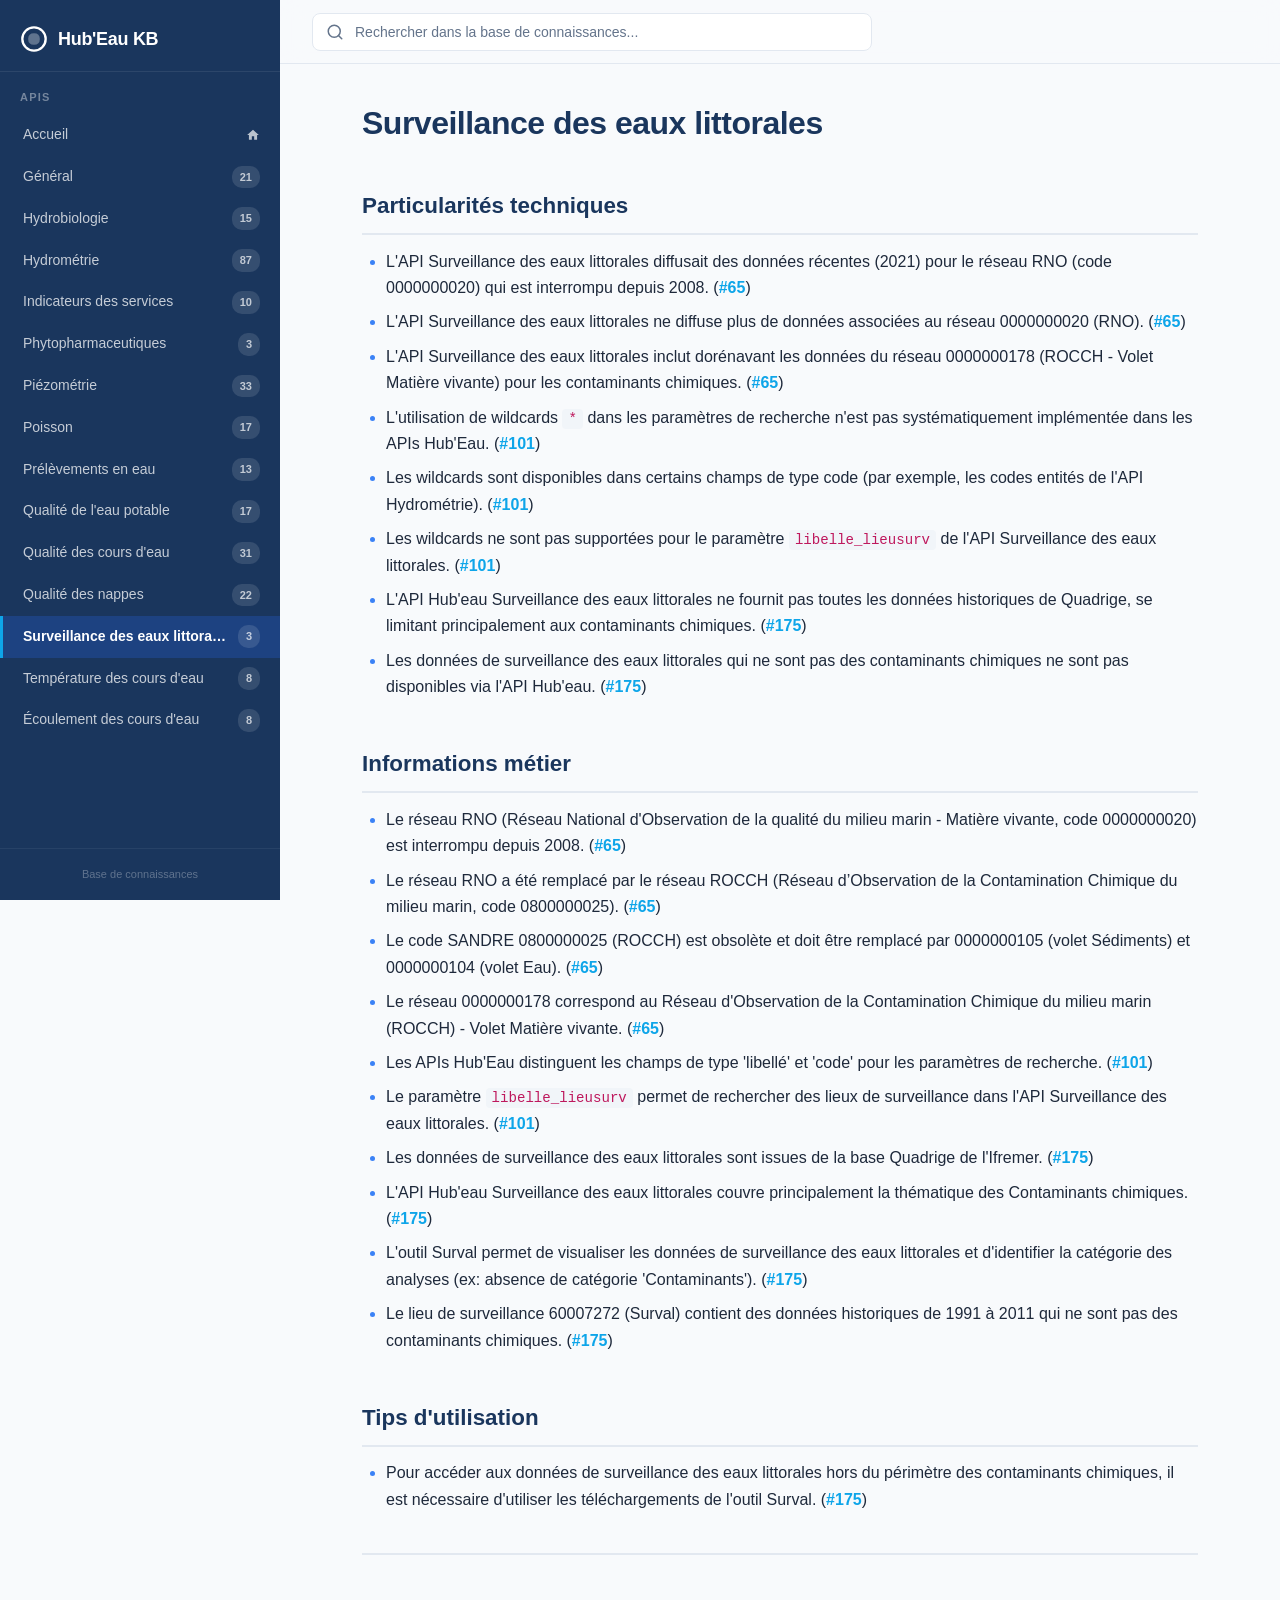
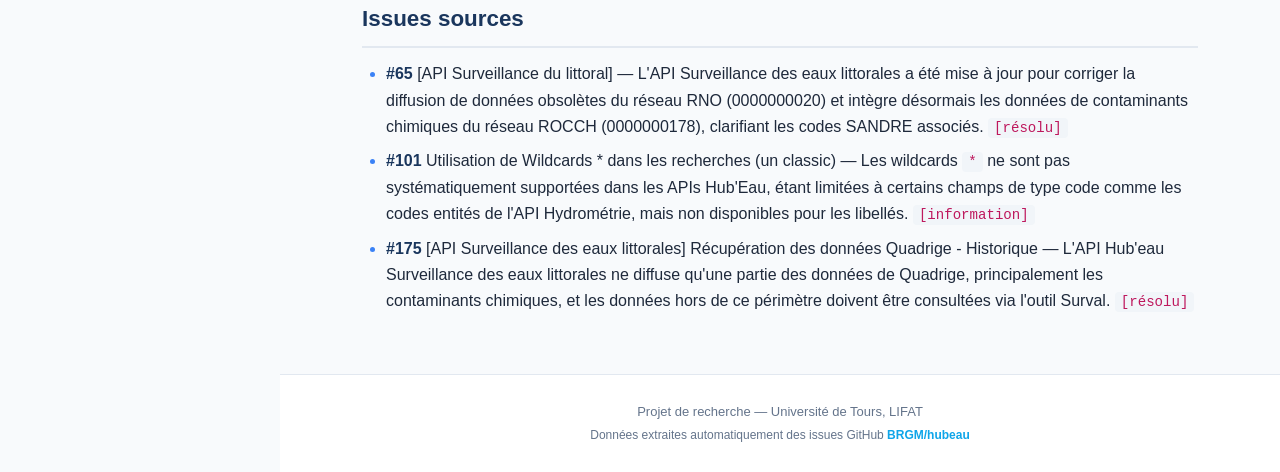
==== site/eaux_littorales.html @ 5fe903e2 "Add static site generator and build output Introduces build_site.py which converts wiki/*.md files i" ====
<!DOCTYPE html>
<html lang="fr">
<head>
    <meta charset="UTF-8">
    <meta name="viewport" content="width=device-width, initial-scale=1.0">
    <title>Surveillance des eaux littorales — Hub'Eau Knowledge Base</title>
    <link rel="stylesheet" href="style.css">
</head>
<body>
    <!-- Mobile hamburger -->
    <button class="hamburger" id="hamburger" aria-label="Ouvrir le menu">
        <span></span><span></span><span></span>
    </button>

    <!-- Sidebar overlay for mobile -->
    <div class="sidebar-overlay" id="sidebarOverlay"></div>

    <!-- Sidebar -->
    <nav class="sidebar" id="sidebar">
        <div class="sidebar-header">
            <a href="index.html" class="sidebar-logo">
                <svg width="28" height="28" viewBox="0 0 24 24" fill="none" stroke="currentColor" stroke-width="2" stroke-linecap="round" stroke-linejoin="round">
                    <path d="M12 2C6.48 2 2 6.48 2 12s4.48 10 10 10 10-4.48 10-10S17.52 2 12 2z"/>
                    <path d="M8 12c0-2 1-4 4-4s4 2 4 4-1 4-4 4-4-2-4-4z" fill="currentColor" opacity="0.3"/>
                </svg>
                <span>Hub'Eau KB</span>
            </a>
        </div>
        <div class="sidebar-section-title">APIs</div>
        <div class="sidebar-links">
            <a href="index.html">
                <span class="api-name">Accueil</span>
                <span class="issue-count home-icon">
                    <svg width="14" height="14" viewBox="0 0 24 24" fill="currentColor"><path d="M10 20v-6h4v6h5v-8h3L12 3 2 12h3v8z"/></svg>
                </span>
            </a>
            <a href="general.html"><span class="api-name">Général</span><span class="issue-count">21</span></a>
<a href="hydrobiologie.html"><span class="api-name">Hydrobiologie</span><span class="issue-count">15</span></a>
<a href="hydrometrie.html"><span class="api-name">Hydrométrie</span><span class="issue-count">87</span></a>
<a href="indicateurs_services.html"><span class="api-name">Indicateurs des services</span><span class="issue-count">10</span></a>
<a href="phytopharmaceutiques.html"><span class="api-name">Phytopharmaceutiques</span><span class="issue-count">3</span></a>
<a href="piezometrie.html"><span class="api-name">Piézométrie</span><span class="issue-count">33</span></a>
<a href="poisson.html"><span class="api-name">Poisson</span><span class="issue-count">17</span></a>
<a href="prelevements.html"><span class="api-name">Prélèvements en eau</span><span class="issue-count">13</span></a>
<a href="qualite_eau_potable.html"><span class="api-name">Qualité de l'eau potable</span><span class="issue-count">17</span></a>
<a href="qualite_cours_eau.html"><span class="api-name">Qualité des cours d'eau</span><span class="issue-count">31</span></a>
<a href="qualite_nappes.html"><span class="api-name">Qualité des nappes</span><span class="issue-count">22</span></a>
<a href="eaux_littorales.html" class="active"><span class="api-name">Surveillance des eaux littorales</span><span class="issue-count">3</span></a>
<a href="temperature.html"><span class="api-name">Température des cours d'eau</span><span class="issue-count">8</span></a>
<a href="ecoulement.html"><span class="api-name">Écoulement des cours d'eau</span><span class="issue-count">8</span></a>
        </div>
        <div class="sidebar-footer-text">
            Base de connaissances
        </div>
    </nav>

    <!-- Main content -->
    <main class="main">
        <div class="topbar">
            <div class="search-container">
                <svg class="search-icon" width="18" height="18" viewBox="0 0 24 24" fill="none" stroke="currentColor" stroke-width="2" stroke-linecap="round" stroke-linejoin="round">
                    <circle cx="11" cy="11" r="8"/><line x1="21" y1="21" x2="16.65" y2="16.65"/>
                </svg>
                <input type="text" id="searchInput" placeholder="Rechercher dans la base de connaissances..." autocomplete="off">
                <div class="search-results" id="searchResults"></div>
            </div>
        </div>

        <article class="content">
            <h1 id="surveillance-des-eaux-littorales">Surveillance des eaux littorales</h1>
<h2 id="particularités-techniques">Particularités techniques</h2>
<ul>
<li>L'API Surveillance des eaux littorales diffusait des données récentes (2021) pour le réseau RNO (code 0000000020) qui est interrompu depuis 2008. (<a href="https://github.com/BRGM/hubeau/issues/65">#65</a>)</li>
<li>L'API Surveillance des eaux littorales ne diffuse plus de données associées au réseau 0000000020 (RNO). (<a href="https://github.com/BRGM/hubeau/issues/65">#65</a>)</li>
<li>L'API Surveillance des eaux littorales inclut dorénavant les données du réseau 0000000178 (ROCCH - Volet Matière vivante) pour les contaminants chimiques. (<a href="https://github.com/BRGM/hubeau/issues/65">#65</a>)</li>
<li>L'utilisation de wildcards <code>*</code> dans les paramètres de recherche n'est pas systématiquement implémentée dans les APIs Hub'Eau. (<a href="https://github.com/BRGM/hubeau/issues/101">#101</a>)</li>
<li>Les wildcards sont disponibles dans certains champs de type code (par exemple, les codes entités de l'API Hydrométrie). (<a href="https://github.com/BRGM/hubeau/issues/101">#101</a>)</li>
<li>Les wildcards ne sont pas supportées pour le paramètre <code>libelle_lieusurv</code> de l'API Surveillance des eaux littorales. (<a href="https://github.com/BRGM/hubeau/issues/101">#101</a>)</li>
<li>L'API Hub'eau Surveillance des eaux littorales ne fournit pas toutes les données historiques de Quadrige, se limitant principalement aux contaminants chimiques. (<a href="https://github.com/BRGM/hubeau/issues/175">#175</a>)</li>
<li>Les données de surveillance des eaux littorales qui ne sont pas des contaminants chimiques ne sont pas disponibles via l'API Hub'eau. (<a href="https://github.com/BRGM/hubeau/issues/175">#175</a>)</li>
</ul>
<h2 id="informations-métier">Informations métier</h2>
<ul>
<li>Le réseau RNO (Réseau National d'Observation de la qualité du milieu marin - Matière vivante, code 0000000020) est interrompu depuis 2008. (<a href="https://github.com/BRGM/hubeau/issues/65">#65</a>)</li>
<li>Le réseau RNO a été remplacé par le réseau ROCCH (Réseau d’Observation de la Contamination Chimique du milieu marin, code 0800000025). (<a href="https://github.com/BRGM/hubeau/issues/65">#65</a>)</li>
<li>Le code SANDRE 0800000025 (ROCCH) est obsolète et doit être remplacé par 0000000105 (volet Sédiments) et 0000000104 (volet Eau). (<a href="https://github.com/BRGM/hubeau/issues/65">#65</a>)</li>
<li>Le réseau 0000000178 correspond au Réseau d'Observation de la Contamination Chimique du milieu marin (ROCCH) - Volet Matière vivante. (<a href="https://github.com/BRGM/hubeau/issues/65">#65</a>)</li>
<li>Les APIs Hub'Eau distinguent les champs de type 'libellé' et 'code' pour les paramètres de recherche. (<a href="https://github.com/BRGM/hubeau/issues/101">#101</a>)</li>
<li>Le paramètre <code>libelle_lieusurv</code> permet de rechercher des lieux de surveillance dans l'API Surveillance des eaux littorales. (<a href="https://github.com/BRGM/hubeau/issues/101">#101</a>)</li>
<li>Les données de surveillance des eaux littorales sont issues de la base Quadrige de l'Ifremer. (<a href="https://github.com/BRGM/hubeau/issues/175">#175</a>)</li>
<li>L'API Hub'eau Surveillance des eaux littorales couvre principalement la thématique des Contaminants chimiques. (<a href="https://github.com/BRGM/hubeau/issues/175">#175</a>)</li>
<li>L'outil Surval permet de visualiser les données de surveillance des eaux littorales et d'identifier la catégorie des analyses (ex: absence de catégorie 'Contaminants'). (<a href="https://github.com/BRGM/hubeau/issues/175">#175</a>)</li>
<li>Le lieu de surveillance 60007272 (Surval) contient des données historiques de 1991 à 2011 qui ne sont pas des contaminants chimiques. (<a href="https://github.com/BRGM/hubeau/issues/175">#175</a>)</li>
</ul>
<h2 id="tips-dutilisation">Tips d'utilisation</h2>
<ul>
<li>Pour accéder aux données de surveillance des eaux littorales hors du périmètre des contaminants chimiques, il est nécessaire d'utiliser les téléchargements de l'outil Surval. (<a href="https://github.com/BRGM/hubeau/issues/175">#175</a>)</li>
</ul>
<hr />
<h2 id="issues-sources">Issues sources</h2>
<ul>
<li><strong>#65</strong> [API Surveillance du littoral] — L'API Surveillance des eaux littorales a été mise à jour pour corriger la diffusion de données obsolètes du réseau RNO (0000000020) et intègre désormais les données de contaminants chimiques du réseau ROCCH (0000000178), clarifiant les codes SANDRE associés. <code>[résolu]</code></li>
<li><strong>#101</strong> Utilisation de Wildcards * dans les recherches (un classic) — Les wildcards <code>*</code> ne sont pas systématiquement supportées dans les APIs Hub'Eau, étant limitées à certains champs de type code comme les codes entités de l'API Hydrométrie, mais non disponibles pour les libellés. <code>[information]</code></li>
<li><strong>#175</strong> [API Surveillance des eaux littorales] Récupération des données Quadrige - Historique — L'API Hub'eau Surveillance des eaux littorales ne diffuse qu'une partie des données de Quadrige, principalement les contaminants chimiques, et les données hors de ce périmètre doivent être consultées via l'outil Surval. <code>[résolu]</code></li>
</ul>
        </article>

        <footer class="footer">
            <p>Projet de recherche &mdash; Universit&eacute; de Tours, LIFAT</p>
            <p class="footer-sub">Donn&eacute;es extraites automatiquement des issues GitHub <a href="https://github.com/BRGM/hubeau">BRGM/hubeau</a></p>
        </footer>
    </main>

    <script src="search.js"></script>
    <script>
        // Hamburger menu toggle
        const hamburger = document.getElementById('hamburger');
        const sidebar = document.getElementById('sidebar');
        const overlay = document.getElementById('sidebarOverlay');
        hamburger.addEventListener('click', () => {
            sidebar.classList.toggle('open');
            overlay.classList.toggle('open');
            hamburger.classList.toggle('open');
        });
        overlay.addEventListener('click', () => {
            sidebar.classList.remove('open');
            overlay.classList.remove('open');
            hamburger.classList.remove('open');
        });
    </script>
</body>
</html>
---- site/style.css ----
/* ============================================================
   Hub'Eau Knowledge Base - Style Sheet
   ============================================================ */

/* --- Reset & Base --- */
*, *::before, *::after { box-sizing: border-box; margin: 0; padding: 0; }

:root {
    --primary: #2563eb;
    --primary-light: #3b82f6;
    --dark: #1a365d;
    --dark-hover: #1e3f6e;
    --light-bg: #f8fafc;
    --text: #1e293b;
    --text-light: #64748b;
    --accent: #0ea5e9;
    --border: #e2e8f0;
    --sidebar-width: 280px;
    --topbar-height: 64px;
    --radius: 8px;
    --shadow: 0 1px 3px rgba(0,0,0,.08), 0 1px 2px rgba(0,0,0,.06);
    --shadow-lg: 0 10px 30px rgba(0,0,0,.12);
}

html { scroll-behavior: smooth; }

body {
    font-family: -apple-system, BlinkMacSystemFont, "Segoe UI", Roboto, "Helvetica Neue", Arial, sans-serif;
    font-size: 16px;
    line-height: 1.7;
    color: var(--text);
    background: var(--light-bg);
}

/* --- Sidebar --- */
.sidebar {
    position: fixed;
    top: 0; left: 0;
    width: var(--sidebar-width);
    height: 100vh;
    background: var(--dark);
    color: #fff;
    overflow-y: auto;
    z-index: 100;
    display: flex;
    flex-direction: column;
    transition: transform .3s ease;
}

.sidebar-header {
    padding: 24px 20px 16px;
    border-bottom: 1px solid rgba(255,255,255,.08);
}

.sidebar-logo {
    display: flex;
    align-items: center;
    gap: 10px;
    color: #fff;
    text-decoration: none;
    font-size: 18px;
    font-weight: 700;
    letter-spacing: -.3px;
}

.sidebar-section-title {
    padding: 16px 20px 8px;
    font-size: 11px;
    text-transform: uppercase;
    letter-spacing: 1.2px;
    color: rgba(255,255,255,.4);
    font-weight: 600;
}

.sidebar-links {
    flex: 1;
    overflow-y: auto;
    padding-bottom: 16px;
}

.sidebar-links a {
    display: flex;
    align-items: center;
    justify-content: space-between;
    padding: 9px 20px;
    color: rgba(255,255,255,.75);
    text-decoration: none;
    font-size: 14px;
    transition: background .15s, color .15s;
    border-left: 3px solid transparent;
}

.sidebar-links a:hover {
    background: var(--dark-hover);
    color: #fff;
}

.sidebar-links a.active {
    background: rgba(37, 99, 235, .25);
    color: #fff;
    border-left-color: var(--accent);
    font-weight: 600;
}

.api-name {
    flex: 1;
    white-space: nowrap;
    overflow: hidden;
    text-overflow: ellipsis;
    margin-right: 8px;
}

.issue-count {
    font-size: 11px;
    background: rgba(255,255,255,.12);
    color: rgba(255,255,255,.7);
    padding: 2px 8px;
    border-radius: 10px;
    font-weight: 600;
    flex-shrink: 0;
}

.home-icon {
    background: none;
    padding: 0;
    display: flex;
    align-items: center;
}

.sidebar-footer-text {
    padding: 16px 20px;
    font-size: 11px;
    color: rgba(255,255,255,.3);
    border-top: 1px solid rgba(255,255,255,.06);
    text-align: center;
}

/* --- Main content --- */
.main {
    margin-left: var(--sidebar-width);
    min-height: 100vh;
    display: flex;
    flex-direction: column;
}

/* --- Topbar / Search --- */
.topbar {
    position: sticky;
    top: 0;
    z-index: 50;
    background: rgba(248, 250, 252, .85);
    backdrop-filter: blur(12px);
    -webkit-backdrop-filter: blur(12px);
    border-bottom: 1px solid var(--border);
    padding: 12px 32px;
    display: flex;
    align-items: center;
    height: var(--topbar-height);
}

.search-container {
    position: relative;
    width: 100%;
    max-width: 560px;
}

.search-icon {
    position: absolute;
    left: 14px;
    top: 50%;
    transform: translateY(-50%);
    color: var(--text-light);
    pointer-events: none;
}

#searchInput {
    width: 100%;
    padding: 10px 16px 10px 42px;
    border: 1px solid var(--border);
    border-radius: var(--radius);
    font-size: 14px;
    font-family: inherit;
    background: #fff;
    color: var(--text);
    transition: border-color .2s, box-shadow .2s;
    outline: none;
}

#searchInput:focus {
    border-color: var(--primary-light);
    box-shadow: 0 0 0 3px rgba(37,99,235,.12);
}

#searchInput::placeholder { color: var(--text-light); }

.search-results {
    display: none;
    position: absolute;
    top: calc(100% + 6px);
    left: 0; right: 0;
    background: #fff;
    border: 1px solid var(--border);
    border-radius: var(--radius);
    box-shadow: var(--shadow-lg);
    max-height: 420px;
    overflow-y: auto;
    z-index: 200;
}

.search-results.visible { display: block; }

.search-result-item {
    display: block;
    padding: 10px 16px;
    text-decoration: none;
    color: var(--text);
    border-bottom: 1px solid var(--border);
    transition: background .1s;
}

.search-result-item:last-child { border-bottom: none; }
.search-result-item:hover { background: #f1f5f9; }

.search-result-tags {
    display: flex;
    gap: 6px;
    margin-bottom: 4px;
    flex-wrap: wrap;
}

.search-tag {
    font-size: 11px;
    font-weight: 600;
    padding: 1px 7px;
    border-radius: 4px;
}

.search-tag-api {
    background: #dbeafe;
    color: #1d4ed8;
}

.search-tag-section {
    background: #e0f2fe;
    color: #0369a1;
}

.search-result-text {
    font-size: 13px;
    color: var(--text-light);
    line-height: 1.5;
    display: -webkit-box;
    -webkit-line-clamp: 2;
    -webkit-box-orient: vertical;
    overflow: hidden;
}

.search-no-results {
    padding: 20px 16px;
    text-align: center;
    color: var(--text-light);
    font-size: 14px;
}

/* --- Article content --- */
.content {
    flex: 1;
    max-width: 900px;
    width: 100%;
    margin: 0 auto;
    padding: 40px 32px;
}

.content h1 {
    font-size: 2em;
    font-weight: 800;
    color: var(--dark);
    margin-bottom: 8px;
    letter-spacing: -.5px;
    line-height: 1.2;
}

.content h2 {
    font-size: 1.4em;
    font-weight: 700;
    color: var(--dark);
    margin-top: 2em;
    margin-bottom: 0.6em;
    padding-bottom: 8px;
    border-bottom: 2px solid var(--border);
}

.content h3 {
    font-size: 1.15em;
    font-weight: 600;
    color: var(--text);
    margin-top: 1.5em;
    margin-bottom: 0.4em;
}

.content p {
    margin-bottom: 1em;
}

.content a {
    color: var(--accent);
    text-decoration: none;
    font-weight: 500;
    transition: color .15s;
}

.content a:hover {
    color: var(--primary);
    text-decoration: underline;
}

.content ul, .content ol {
    margin: 0.5em 0 1.2em 1.5em;
}

.content li {
    margin-bottom: 0.5em;
    line-height: 1.65;
}

.content li::marker {
    color: var(--primary-light);
}

.content code {
    font-family: "SF Mono", "Fira Code", "Fira Mono", "Roboto Mono", Menlo, Consolas, monospace;
    font-size: 0.88em;
    background: #f1f5f9;
    padding: 2px 6px;
    border-radius: 4px;
    color: #be185d;
}

.content pre {
    background: #1e293b;
    color: #e2e8f0;
    padding: 16px 20px;
    border-radius: var(--radius);
    overflow-x: auto;
    margin: 1em 0 1.5em;
    font-size: 14px;
    line-height: 1.6;
}

.content pre code {
    background: none;
    padding: 0;
    color: inherit;
    font-size: inherit;
}

.content table {
    width: 100%;
    border-collapse: collapse;
    margin: 1em 0 1.5em;
    font-size: 14px;
}

.content th, .content td {
    padding: 10px 14px;
    text-align: left;
    border-bottom: 1px solid var(--border);
}

.content th {
    background: #f1f5f9;
    font-weight: 600;
    color: var(--dark);
}

.content tr:hover td { background: #f8fafc; }

.content hr {
    border: none;
    border-top: 2px solid var(--border);
    margin: 2.5em 0;
}

.content strong { color: var(--dark); }

/* Index page cards */
.content li a {
    font-weight: 600;
}

/* --- Footer --- */
.footer {
    padding: 24px 32px;
    text-align: center;
    border-top: 1px solid var(--border);
    background: #fff;
    font-size: 13px;
    color: var(--text-light);
    margin-top: auto;
}

.footer p { margin: 2px 0; }

.footer a {
    color: var(--accent);
    text-decoration: none;
    font-weight: 600;
}

.footer-sub { font-size: 12px; }

/* --- Hamburger --- */
.hamburger {
    display: none;
    position: fixed;
    top: 14px; left: 14px;
    z-index: 200;
    width: 40px; height: 40px;
    background: var(--dark);
    border: none;
    border-radius: var(--radius);
    cursor: pointer;
    flex-direction: column;
    align-items: center;
    justify-content: center;
    gap: 5px;
    box-shadow: var(--shadow);
}

.hamburger span {
    display: block;
    width: 20px; height: 2px;
    background: #fff;
    border-radius: 2px;
    transition: transform .3s, opacity .3s;
}

.hamburger.open span:nth-child(1) { transform: translateY(7px) rotate(45deg); }
.hamburger.open span:nth-child(2) { opacity: 0; }
.hamburger.open span:nth-child(3) { transform: translateY(-7px) rotate(-45deg); }

.sidebar-overlay {
    display: none;
    position: fixed;
    inset: 0;
    background: rgba(0,0,0,.4);
    z-index: 90;
}

/* --- Responsive --- */
@media (max-width: 768px) {
    .hamburger { display: flex; }

    .sidebar {
        transform: translateX(-100%);
    }

    .sidebar.open {
        transform: translateX(0);
    }

    .sidebar-overlay.open { display: block; }

    .main {
        margin-left: 0;
    }

    .topbar {
        padding: 12px 16px 12px 60px;
    }

    .content {
        padding: 24px 16px;
    }
}

@media (max-width: 480px) {
    .content h1 { font-size: 1.6em; }
    .content h2 { font-size: 1.2em; }
}

/* --- Search highlight --- */
mark {
    background: #fef08a;
    color: inherit;
    padding: 0 1px;
    border-radius: 2px;
}
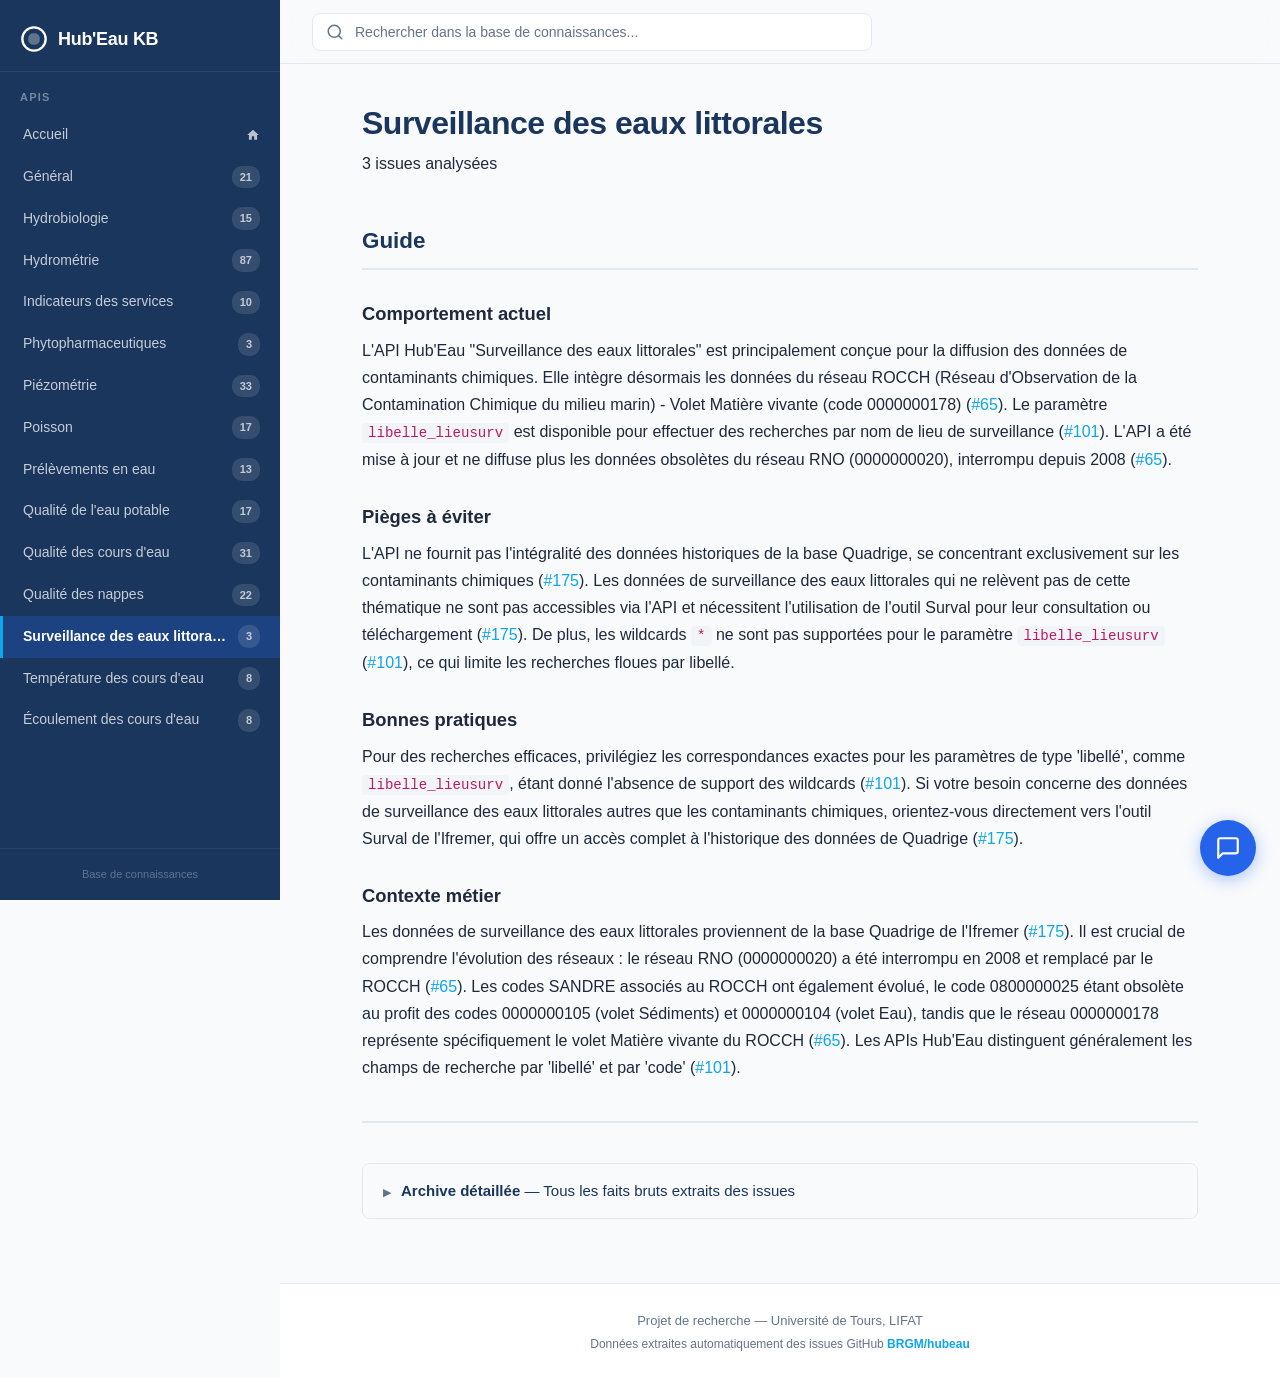
==== commit 0a407d3c: "feat: wiki v2 with synthesized Guide + Archive and RAG chatbot - Add synthesize_wiki.py: LLM-synthes" ====
--- a/site/eaux_littorales.html
+++ b/site/eaux_littorales.html
@@ -68,41 +68,53 @@
 
         <article class="content">
             <h1 id="surveillance-des-eaux-littorales">Surveillance des eaux littorales</h1>
-<h2 id="particularités-techniques">Particularités techniques</h2>
+<blockquote>
+<p>3 issues analysées</p>
+</blockquote>
+<h2 id="guide">Guide</h2>
+<h3 id="comportement-actuel">Comportement actuel</h3>
+<p>L'API Hub'Eau "Surveillance des eaux littorales" est principalement conçue pour la diffusion des données de contaminants chimiques. Elle intègre désormais les données du réseau ROCCH (Réseau d'Observation de la Contamination Chimique du milieu marin) - Volet Matière vivante (code 0000000178) (<a href="https://github.com/BRGM/hubeau/issues/65">#65</a>). Le paramètre <code>libelle_lieusurv</code> est disponible pour effectuer des recherches par nom de lieu de surveillance (<a href="https://github.com/BRGM/hubeau/issues/101">#101</a>). L'API a été mise à jour et ne diffuse plus les données obsolètes du réseau RNO (0000000020), interrompu depuis 2008 (<a href="https://github.com/BRGM/hubeau/issues/65">#65</a>).</p>
+<h3 id="pièges-à-éviter">Pièges à éviter</h3>
+<p>L'API ne fournit pas l'intégralité des données historiques de la base Quadrige, se concentrant exclusivement sur les contaminants chimiques (<a href="https://github.com/BRGM/hubeau/issues/175">#175</a>). Les données de surveillance des eaux littorales qui ne relèvent pas de cette thématique ne sont pas accessibles via l'API et nécessitent l'utilisation de l'outil Surval pour leur consultation ou téléchargement (<a href="https://github.com/BRGM/hubeau/issues/175">#175</a>). De plus, les wildcards <code>*</code> ne sont pas supportées pour le paramètre <code>libelle_lieusurv</code> (<a href="https://github.com/BRGM/hubeau/issues/101">#101</a>), ce qui limite les recherches floues par libellé.</p>
+<h3 id="bonnes-pratiques">Bonnes pratiques</h3>
+<p>Pour des recherches efficaces, privilégiez les correspondances exactes pour les paramètres de type 'libellé', comme <code>libelle_lieusurv</code>, étant donné l'absence de support des wildcards (<a href="https://github.com/BRGM/hubeau/issues/101">#101</a>). Si votre besoin concerne des données de surveillance des eaux littorales autres que les contaminants chimiques, orientez-vous directement vers l'outil Surval de l'Ifremer, qui offre un accès complet à l'historique des données de Quadrige (<a href="https://github.com/BRGM/hubeau/issues/175">#175</a>).</p>
+<h3 id="contexte-métier">Contexte métier</h3>
+<p>Les données de surveillance des eaux littorales proviennent de la base Quadrige de l'Ifremer (<a href="https://github.com/BRGM/hubeau/issues/175">#175</a>). Il est crucial de comprendre l'évolution des réseaux : le réseau RNO (0000000020) a été interrompu en 2008 et remplacé par le ROCCH (<a href="https://github.com/BRGM/hubeau/issues/65">#65</a>). Les codes SANDRE associés au ROCCH ont également évolué, le code 0800000025 étant obsolète au profit des codes 0000000105 (volet Sédiments) et 0000000104 (volet Eau), tandis que le réseau 0000000178 représente spécifiquement le volet Matière vivante du ROCCH (<a href="https://github.com/BRGM/hubeau/issues/65">#65</a>). Les APIs Hub'Eau distinguent généralement les champs de recherche par 'libellé' et par 'code' (<a href="https://github.com/BRGM/hubeau/issues/101">#101</a>).</p>
+<hr />
+<details>
+<summary><strong>Archive détaillée</strong> — Tous les faits bruts extraits des issues</summary>
+<h3 id="faits-actuels">Faits actuels</h3>
 <ul>
-<li>L'API Surveillance des eaux littorales diffusait des données récentes (2021) pour le réseau RNO (code 0000000020) qui est interrompu depuis 2008. (<a href="https://github.com/BRGM/hubeau/issues/65">#65</a>)</li>
-<li>L'API Surveillance des eaux littorales ne diffuse plus de données associées au réseau 0000000020 (RNO). (<a href="https://github.com/BRGM/hubeau/issues/65">#65</a>)</li>
-<li>L'API Surveillance des eaux littorales inclut dorénavant les données du réseau 0000000178 (ROCCH - Volet Matière vivante) pour les contaminants chimiques. (<a href="https://github.com/BRGM/hubeau/issues/65">#65</a>)</li>
 <li>L'utilisation de wildcards <code>*</code> dans les paramètres de recherche n'est pas systématiquement implémentée dans les APIs Hub'Eau. (<a href="https://github.com/BRGM/hubeau/issues/101">#101</a>)</li>
 <li>Les wildcards sont disponibles dans certains champs de type code (par exemple, les codes entités de l'API Hydrométrie). (<a href="https://github.com/BRGM/hubeau/issues/101">#101</a>)</li>
 <li>Les wildcards ne sont pas supportées pour le paramètre <code>libelle_lieusurv</code> de l'API Surveillance des eaux littorales. (<a href="https://github.com/BRGM/hubeau/issues/101">#101</a>)</li>
-<li>L'API Hub'eau Surveillance des eaux littorales ne fournit pas toutes les données historiques de Quadrige, se limitant principalement aux contaminants chimiques. (<a href="https://github.com/BRGM/hubeau/issues/175">#175</a>)</li>
-<li>Les données de surveillance des eaux littorales qui ne sont pas des contaminants chimiques ne sont pas disponibles via l'API Hub'eau. (<a href="https://github.com/BRGM/hubeau/issues/175">#175</a>)</li>
-</ul>
-<h2 id="informations-métier">Informations métier</h2>
-<ul>
-<li>Le réseau RNO (Réseau National d'Observation de la qualité du milieu marin - Matière vivante, code 0000000020) est interrompu depuis 2008. (<a href="https://github.com/BRGM/hubeau/issues/65">#65</a>)</li>
-<li>Le réseau RNO a été remplacé par le réseau ROCCH (Réseau d’Observation de la Contamination Chimique du milieu marin, code 0800000025). (<a href="https://github.com/BRGM/hubeau/issues/65">#65</a>)</li>
-<li>Le code SANDRE 0800000025 (ROCCH) est obsolète et doit être remplacé par 0000000105 (volet Sédiments) et 0000000104 (volet Eau). (<a href="https://github.com/BRGM/hubeau/issues/65">#65</a>)</li>
-<li>Le réseau 0000000178 correspond au Réseau d'Observation de la Contamination Chimique du milieu marin (ROCCH) - Volet Matière vivante. (<a href="https://github.com/BRGM/hubeau/issues/65">#65</a>)</li>
 <li>Les APIs Hub'Eau distinguent les champs de type 'libellé' et 'code' pour les paramètres de recherche. (<a href="https://github.com/BRGM/hubeau/issues/101">#101</a>)</li>
 <li>Le paramètre <code>libelle_lieusurv</code> permet de rechercher des lieux de surveillance dans l'API Surveillance des eaux littorales. (<a href="https://github.com/BRGM/hubeau/issues/101">#101</a>)</li>
-<li>Les données de surveillance des eaux littorales sont issues de la base Quadrige de l'Ifremer. (<a href="https://github.com/BRGM/hubeau/issues/175">#175</a>)</li>
-<li>L'API Hub'eau Surveillance des eaux littorales couvre principalement la thématique des Contaminants chimiques. (<a href="https://github.com/BRGM/hubeau/issues/175">#175</a>)</li>
-<li>L'outil Surval permet de visualiser les données de surveillance des eaux littorales et d'identifier la catégorie des analyses (ex: absence de catégorie 'Contaminants'). (<a href="https://github.com/BRGM/hubeau/issues/175">#175</a>)</li>
-<li>Le lieu de surveillance 60007272 (Surval) contient des données historiques de 1991 à 2011 qui ne sont pas des contaminants chimiques. (<a href="https://github.com/BRGM/hubeau/issues/175">#175</a>)</li>
 </ul>
-<h2 id="tips-dutilisation">Tips d'utilisation</h2>
+<h3 id="historique-des-problèmes-résolus">Historique des problèmes résolus</h3>
 <ul>
-<li>Pour accéder aux données de surveillance des eaux littorales hors du périmètre des contaminants chimiques, il est nécessaire d'utiliser les téléchargements de l'outil Surval. (<a href="https://github.com/BRGM/hubeau/issues/175">#175</a>)</li>
+<li>~~L'API Surveillance des eaux littorales diffusait des données récentes (2021) pour le réseau RNO (code 0000000020) qui est interrompu depuis 2008. (<a href="https://github.com/BRGM/hubeau/issues/65">#65</a>)~~</li>
+<li>~~L'API Surveillance des eaux littorales ne diffuse plus de données associées au réseau 0000000020 (RNO). (<a href="https://github.com/BRGM/hubeau/issues/65">#65</a>)~~</li>
+<li>~~L'API Surveillance des eaux littorales inclut dorénavant les données du réseau 0000000178 (ROCCH - Volet Matière vivante) pour les contaminants chimiques. (<a href="https://github.com/BRGM/hubeau/issues/65">#65</a>)~~</li>
+<li>~~Le réseau RNO (Réseau National d'Observation de la qualité du milieu marin - Matière vivante, code 0000000020) est interrompu depuis 2008. (<a href="https://github.com/BRGM/hubeau/issues/65">#65</a>)~~</li>
+<li>~~Le réseau RNO a été remplacé par le réseau ROCCH (Réseau d’Observation de la Contamination Chimique du milieu marin, code 0800000025). (<a href="https://github.com/BRGM/hubeau/issues/65">#65</a>)~~</li>
+<li>~~Le code SANDRE 0800000025 (ROCCH) est obsolète et doit être remplacé par 0000000105 (volet Sédiments) et 0000000104 (volet Eau). (<a href="https://github.com/BRGM/hubeau/issues/65">#65</a>)~~</li>
+<li>~~Le réseau 0000000178 correspond au Réseau d'Observation de la Contamination Chimique du milieu marin (ROCCH) - Volet Matière vivante. (<a href="https://github.com/BRGM/hubeau/issues/65">#65</a>)~~</li>
+<li>~~L'API Hub'eau Surveillance des eaux littorales ne fournit pas toutes les données historiques de Quadrige, se limitant principalement aux contaminants chimiques. (<a href="https://github.com/BRGM/hubeau/issues/175">#175</a>)~~</li>
+<li>~~Les données de surveillance des eaux littorales qui ne sont pas des contaminants chimiques ne sont pas disponibles via l'API Hub'eau. (<a href="https://github.com/BRGM/hubeau/issues/175">#175</a>)~~</li>
+<li>~~Pour accéder aux données de surveillance des eaux littorales hors du périmètre des contaminants chimiques, il est nécessaire d'utiliser les téléchargements de l'outil Surval. (<a href="https://github.com/BRGM/hubeau/issues/175">#175</a>)~~</li>
+<li>~~Les données de surveillance des eaux littorales sont issues de la base Quadrige de l'Ifremer. (<a href="https://github.com/BRGM/hubeau/issues/175">#175</a>)~~</li>
+<li>~~L'API Hub'eau Surveillance des eaux littorales couvre principalement la thématique des Contaminants chimiques. (<a href="https://github.com/BRGM/hubeau/issues/175">#175</a>)~~</li>
+<li>~~L'outil Surval permet de visualiser les données de surveillance des eaux littorales et d'identifier la catégorie des analyses (ex: absence de catégorie 'Contaminants'). (<a href="https://github.com/BRGM/hubeau/issues/175">#175</a>)~~</li>
+<li>~~Le lieu de surveillance 60007272 (Surval) contient des données historiques de 1991 à 2011 qui ne sont pas des contaminants chimiques. (<a href="https://github.com/BRGM/hubeau/issues/175">#175</a>)~~</li>
 </ul>
-<hr />
-<h2 id="issues-sources">Issues sources</h2>
+<h3 id="issues-sources">Issues sources</h3>
 <ul>
 <li><strong>#65</strong> [API Surveillance du littoral] — L'API Surveillance des eaux littorales a été mise à jour pour corriger la diffusion de données obsolètes du réseau RNO (0000000020) et intègre désormais les données de contaminants chimiques du réseau ROCCH (0000000178), clarifiant les codes SANDRE associés. <code>[résolu]</code></li>
 <li><strong>#101</strong> Utilisation de Wildcards * dans les recherches (un classic) — Les wildcards <code>*</code> ne sont pas systématiquement supportées dans les APIs Hub'Eau, étant limitées à certains champs de type code comme les codes entités de l'API Hydrométrie, mais non disponibles pour les libellés. <code>[information]</code></li>
 <li><strong>#175</strong> [API Surveillance des eaux littorales] Récupération des données Quadrige - Historique — L'API Hub'eau Surveillance des eaux littorales ne diffuse qu'une partie des données de Quadrige, principalement les contaminants chimiques, et les données hors de ce périmètre doivent être consultées via l'outil Surval. <code>[résolu]</code></li>
 </ul>
+</details>
         </article>
 
         <footer class="footer">
@@ -111,7 +123,36 @@
         </footer>
     </main>
 
+    <!-- Chatbot toggle button -->
+    <button class="chatbot-toggle" id="chatbotToggle" aria-label="Ouvrir le chatbot">
+        <svg width="26" height="26" viewBox="0 0 24 24" fill="none" stroke="currentColor" stroke-width="2" stroke-linecap="round" stroke-linejoin="round">
+            <path d="M21 15a2 2 0 0 1-2 2H7l-4 4V5a2 2 0 0 1 2-2h14a2 2 0 0 1 2 2z"/>
+        </svg>
+    </button>
+
+    <!-- Chatbot panel -->
+    <div class="chatbot-panel" id="chatbotPanel">
+        <div class="chatbot-header">
+            <div class="chatbot-header-title">
+                <svg width="18" height="18" viewBox="0 0 24 24" fill="none" stroke="currentColor" stroke-width="2"><path d="M21 15a2 2 0 0 1-2 2H7l-4 4V5a2 2 0 0 1 2-2h14a2 2 0 0 1 2 2z"/></svg>
+                Hub'Eau Assistant
+            </div>
+            <button class="chatbot-close" id="chatbotClose">&times;</button>
+        </div>
+        <div class="chatbot-messages" id="chatbotMessages">
+            <div class="chat-msg chat-msg-bot">
+                <div class="chat-bubble">Bonjour ! Posez-moi une question sur les APIs Hub'Eau. Je cherche dans la base de connaissances pour vous r&eacute;pondre.</div>
+            </div>
+        </div>
+        <div class="chatbot-status" id="chatbotStatus" style="display:none;"></div>
+        <div class="chatbot-input-area">
+            <input type="text" id="chatbotInput" placeholder="Posez votre question..." autocomplete="off">
+            <button class="chatbot-send" id="chatbotSend">Envoyer</button>
+        </div>
+    </div>
+
     <script src="search.js"></script>
+    <script src="chatbot.js"></script>
     <script>
         // Hamburger menu toggle
         const hamburger = document.getElementById('hamburger');
--- a/site/style.css
+++ b/site/style.css
@@ -479,6 +479,265 @@
     .content h2 { font-size: 1.2em; }
 }
 
+/* --- Details/Archive section --- */
+details {
+    margin: 1.5em 0;
+    border: 1px solid var(--border);
+    border-radius: var(--radius);
+    background: #fff;
+}
+
+details summary {
+    padding: 14px 20px;
+    cursor: pointer;
+    font-size: 15px;
+    color: var(--dark);
+    background: #f8fafc;
+    border-radius: var(--radius);
+    transition: background .15s;
+    list-style: none;
+}
+
+details summary::-webkit-details-marker { display: none; }
+
+details summary::before {
+    content: "\25B6";
+    display: inline-block;
+    margin-right: 10px;
+    font-size: 11px;
+    transition: transform .2s;
+    color: var(--text-light);
+}
+
+details[open] summary::before {
+    transform: rotate(90deg);
+}
+
+details summary:hover {
+    background: #f1f5f9;
+}
+
+details[open] summary {
+    border-bottom: 1px solid var(--border);
+    border-radius: var(--radius) var(--radius) 0 0;
+}
+
+details > *:not(summary) {
+    padding: 0 20px;
+}
+
+details > h3, details > h4 {
+    padding: 0 20px;
+}
+
+/* Strikethrough for resolved facts */
+.content li del {
+    color: var(--text-light);
+    text-decoration: line-through;
+}
+
+/* --- Chatbot --- */
+.chatbot-toggle {
+    position: fixed;
+    bottom: 24px;
+    right: 24px;
+    width: 56px;
+    height: 56px;
+    border-radius: 50%;
+    background: var(--primary);
+    color: #fff;
+    border: none;
+    cursor: pointer;
+    box-shadow: 0 4px 16px rgba(37, 99, 235, .35);
+    z-index: 300;
+    display: flex;
+    align-items: center;
+    justify-content: center;
+    transition: transform .2s, box-shadow .2s;
+}
+
+.chatbot-toggle:hover {
+    transform: scale(1.08);
+    box-shadow: 0 6px 24px rgba(37, 99, 235, .45);
+}
+
+.chatbot-toggle svg { pointer-events: none; }
+
+.chatbot-panel {
+    display: none;
+    position: fixed;
+    bottom: 92px;
+    right: 24px;
+    width: 420px;
+    max-height: 540px;
+    background: #fff;
+    border: 1px solid var(--border);
+    border-radius: 16px;
+    box-shadow: 0 12px 40px rgba(0,0,0,.15);
+    z-index: 300;
+    flex-direction: column;
+    overflow: hidden;
+}
+
+.chatbot-panel.open { display: flex; }
+
+.chatbot-header {
+    padding: 16px 20px;
+    background: var(--dark);
+    color: #fff;
+    font-weight: 600;
+    font-size: 15px;
+    display: flex;
+    align-items: center;
+    justify-content: space-between;
+}
+
+.chatbot-header-title {
+    display: flex;
+    align-items: center;
+    gap: 8px;
+}
+
+.chatbot-close {
+    background: none;
+    border: none;
+    color: rgba(255,255,255,.7);
+    cursor: pointer;
+    font-size: 20px;
+    padding: 0 4px;
+    transition: color .15s;
+}
+
+.chatbot-close:hover { color: #fff; }
+
+.chatbot-messages {
+    flex: 1;
+    overflow-y: auto;
+    padding: 16px;
+    min-height: 200px;
+    max-height: 360px;
+}
+
+.chat-msg {
+    margin-bottom: 12px;
+    display: flex;
+    gap: 8px;
+}
+
+.chat-msg-user { justify-content: flex-end; }
+
+.chat-bubble {
+    max-width: 85%;
+    padding: 10px 14px;
+    border-radius: 12px;
+    font-size: 14px;
+    line-height: 1.55;
+}
+
+.chat-msg-user .chat-bubble {
+    background: var(--primary);
+    color: #fff;
+    border-bottom-right-radius: 4px;
+}
+
+.chat-msg-bot .chat-bubble {
+    background: #f1f5f9;
+    color: var(--text);
+    border-bottom-left-radius: 4px;
+}
+
+.chat-bubble a {
+    color: var(--accent);
+    text-decoration: underline;
+}
+
+.chat-msg-user .chat-bubble a { color: #bfdbfe; }
+
+.chat-sources {
+    margin-top: 8px;
+    padding-top: 8px;
+    border-top: 1px solid rgba(0,0,0,.08);
+    font-size: 12px;
+    color: var(--text-light);
+}
+
+.chat-sources a { font-weight: 500; }
+
+.chat-typing {
+    display: flex;
+    gap: 4px;
+    padding: 8px 12px;
+}
+
+.chat-typing span {
+    width: 6px; height: 6px;
+    background: var(--text-light);
+    border-radius: 50%;
+    animation: chatTyping .6s infinite alternate;
+}
+
+.chat-typing span:nth-child(2) { animation-delay: .2s; }
+.chat-typing span:nth-child(3) { animation-delay: .4s; }
+
+@keyframes chatTyping {
+    from { opacity: .3; transform: translateY(0); }
+    to { opacity: 1; transform: translateY(-3px); }
+}
+
+.chatbot-input-area {
+    padding: 12px 16px;
+    border-top: 1px solid var(--border);
+    display: flex;
+    gap: 8px;
+}
+
+.chatbot-input-area input {
+    flex: 1;
+    padding: 10px 14px;
+    border: 1px solid var(--border);
+    border-radius: var(--radius);
+    font-size: 14px;
+    font-family: inherit;
+    outline: none;
+    transition: border-color .2s;
+}
+
+.chatbot-input-area input:focus { border-color: var(--primary-light); }
+
+.chatbot-send {
+    padding: 8px 16px;
+    background: var(--primary);
+    color: #fff;
+    border: none;
+    border-radius: var(--radius);
+    cursor: pointer;
+    font-size: 14px;
+    font-weight: 600;
+    transition: background .15s;
+}
+
+.chatbot-send:hover { background: var(--primary-light); }
+.chatbot-send:disabled { opacity: .5; cursor: not-allowed; }
+
+.chatbot-status {
+    padding: 8px 16px;
+    font-size: 12px;
+    color: var(--text-light);
+    text-align: center;
+    background: #fefce8;
+    border-top: 1px solid #fef08a;
+}
+
+@media (max-width: 768px) {
+    .chatbot-panel {
+        bottom: 0; right: 0; left: 0;
+        width: 100%;
+        max-height: 80vh;
+        border-radius: 16px 16px 0 0;
+    }
+    .chatbot-toggle { bottom: 16px; right: 16px; }
+}
+
 /* --- Search highlight --- */
 mark {
     background: #fef08a;
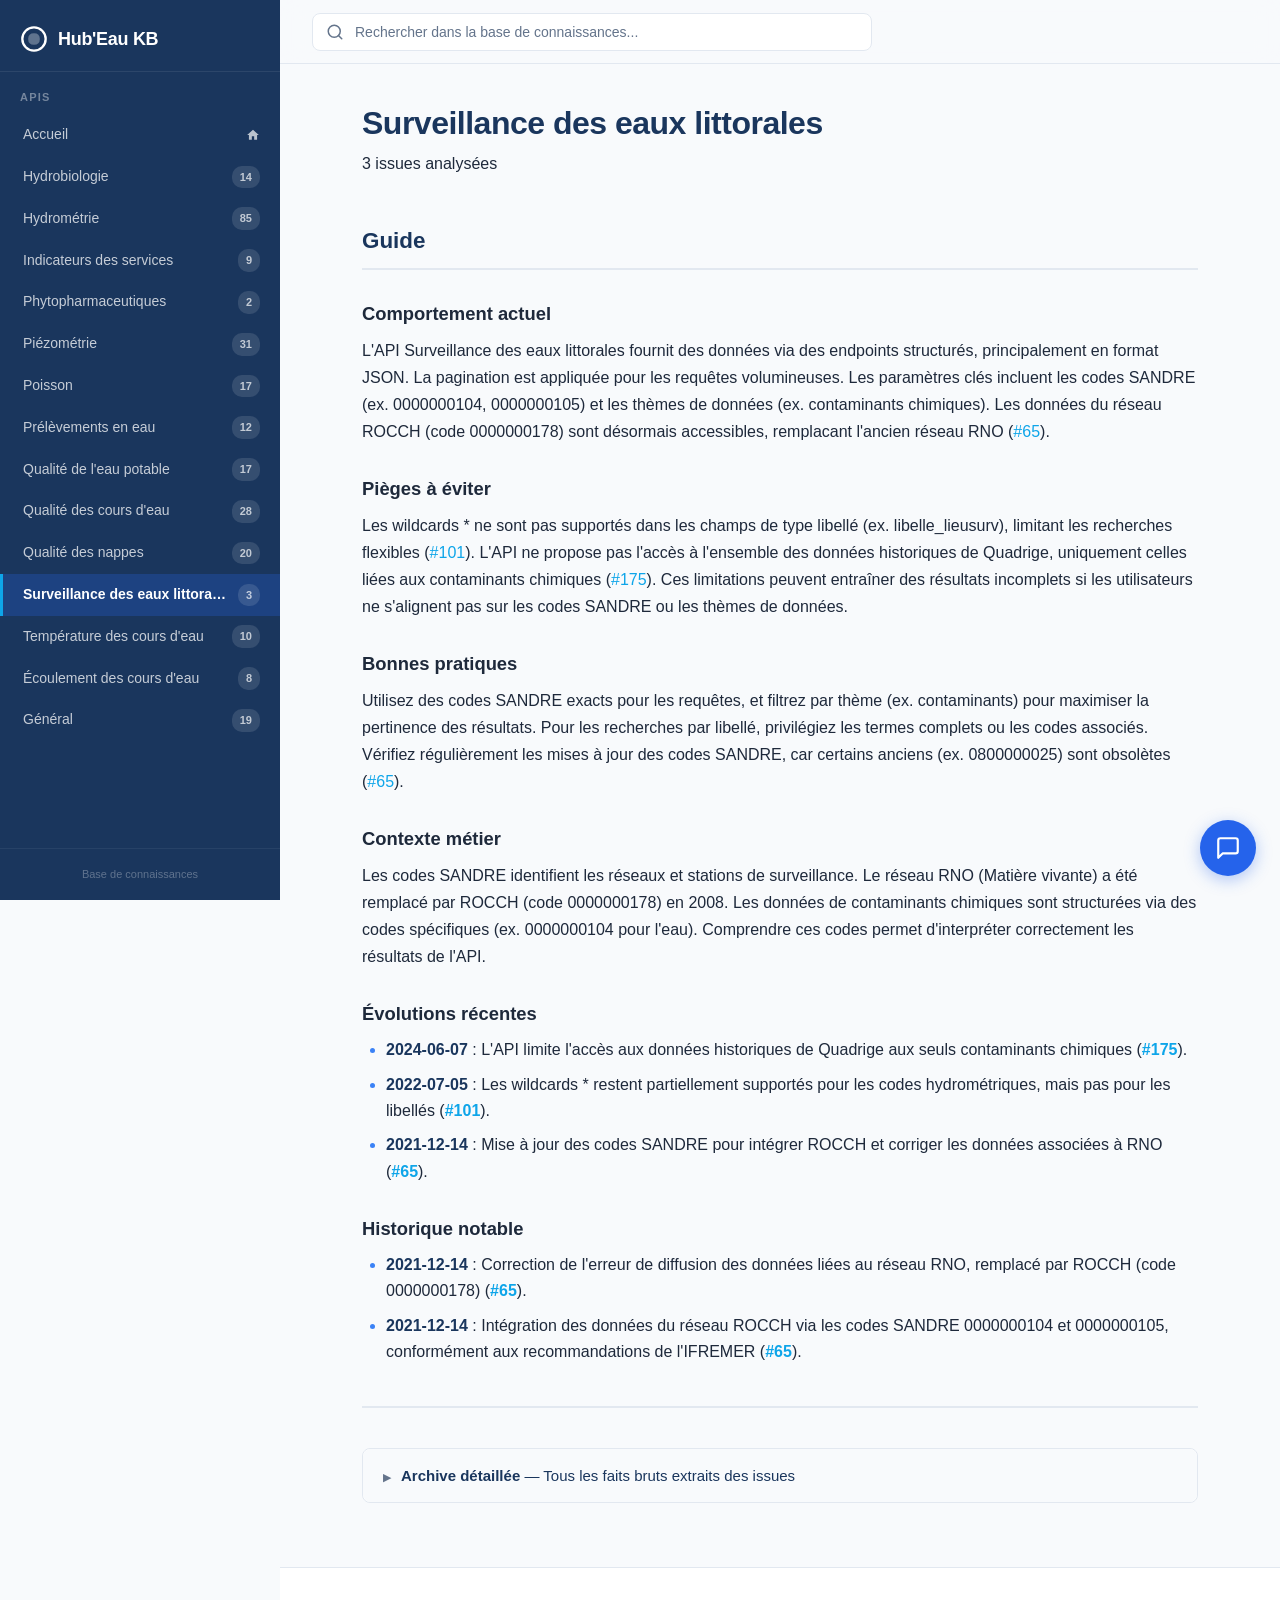
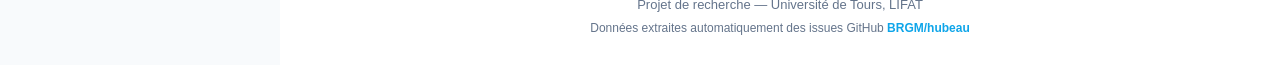
==== commit d2a3969e: "feat: SOTA chatbot (streaming, multi-turn, session persistence) + enriched RAG Chatbot: - Streaming " ====
--- a/site/eaux_littorales.html
+++ b/site/eaux_littorales.html
@@ -34,20 +34,20 @@
                     <svg width="14" height="14" viewBox="0 0 24 24" fill="currentColor"><path d="M10 20v-6h4v6h5v-8h3L12 3 2 12h3v8z"/></svg>
                 </span>
             </a>
-            <a href="general.html"><span class="api-name">Général</span><span class="issue-count">21</span></a>
-<a href="hydrobiologie.html"><span class="api-name">Hydrobiologie</span><span class="issue-count">15</span></a>
-<a href="hydrometrie.html"><span class="api-name">Hydrométrie</span><span class="issue-count">87</span></a>
-<a href="indicateurs_services.html"><span class="api-name">Indicateurs des services</span><span class="issue-count">10</span></a>
-<a href="phytopharmaceutiques.html"><span class="api-name">Phytopharmaceutiques</span><span class="issue-count">3</span></a>
-<a href="piezometrie.html"><span class="api-name">Piézométrie</span><span class="issue-count">33</span></a>
+            <a href="hydrobiologie.html"><span class="api-name">Hydrobiologie</span><span class="issue-count">14</span></a>
+<a href="hydrometrie.html"><span class="api-name">Hydrométrie</span><span class="issue-count">85</span></a>
+<a href="indicateurs_services.html"><span class="api-name">Indicateurs des services</span><span class="issue-count">9</span></a>
+<a href="phytopharmaceutiques.html"><span class="api-name">Phytopharmaceutiques</span><span class="issue-count">2</span></a>
+<a href="piezometrie.html"><span class="api-name">Piézométrie</span><span class="issue-count">31</span></a>
 <a href="poisson.html"><span class="api-name">Poisson</span><span class="issue-count">17</span></a>
-<a href="prelevements.html"><span class="api-name">Prélèvements en eau</span><span class="issue-count">13</span></a>
+<a href="prelevements.html"><span class="api-name">Prélèvements en eau</span><span class="issue-count">12</span></a>
 <a href="qualite_eau_potable.html"><span class="api-name">Qualité de l'eau potable</span><span class="issue-count">17</span></a>
-<a href="qualite_cours_eau.html"><span class="api-name">Qualité des cours d'eau</span><span class="issue-count">31</span></a>
-<a href="qualite_nappes.html"><span class="api-name">Qualité des nappes</span><span class="issue-count">22</span></a>
+<a href="qualite_cours_eau.html"><span class="api-name">Qualité des cours d'eau</span><span class="issue-count">28</span></a>
+<a href="qualite_nappes.html"><span class="api-name">Qualité des nappes</span><span class="issue-count">20</span></a>
 <a href="eaux_littorales.html" class="active"><span class="api-name">Surveillance des eaux littorales</span><span class="issue-count">3</span></a>
-<a href="temperature.html"><span class="api-name">Température des cours d'eau</span><span class="issue-count">8</span></a>
+<a href="temperature.html"><span class="api-name">Température des cours d'eau</span><span class="issue-count">10</span></a>
 <a href="ecoulement.html"><span class="api-name">Écoulement des cours d'eau</span><span class="issue-count">8</span></a>
+<a href="general.html"><span class="api-name">Général</span><span class="issue-count">19</span></a>
         </div>
         <div class="sidebar-footer-text">
             Base de connaissances
@@ -73,46 +73,46 @@
 </blockquote>
 <h2 id="guide">Guide</h2>
 <h3 id="comportement-actuel">Comportement actuel</h3>
-<p>L'API Hub'Eau "Surveillance des eaux littorales" est principalement conçue pour la diffusion des données de contaminants chimiques. Elle intègre désormais les données du réseau ROCCH (Réseau d'Observation de la Contamination Chimique du milieu marin) - Volet Matière vivante (code 0000000178) (<a href="https://github.com/BRGM/hubeau/issues/65">#65</a>). Le paramètre <code>libelle_lieusurv</code> est disponible pour effectuer des recherches par nom de lieu de surveillance (<a href="https://github.com/BRGM/hubeau/issues/101">#101</a>). L'API a été mise à jour et ne diffuse plus les données obsolètes du réseau RNO (0000000020), interrompu depuis 2008 (<a href="https://github.com/BRGM/hubeau/issues/65">#65</a>).</p>
+<p>L'API Surveillance des eaux littorales fournit des données via des endpoints structurés, principalement en format JSON. La pagination est appliquée pour les requêtes volumineuses. Les paramètres clés incluent les codes SANDRE (ex. 0000000104, 0000000105) et les thèmes de données (ex. contaminants chimiques). Les données du réseau ROCCH (code 0000000178) sont désormais accessibles, remplacant l'ancien réseau RNO (<a href="https://github.com/BRGM/hubeau/issues/65">#65</a>).  </p>
 <h3 id="pièges-à-éviter">Pièges à éviter</h3>
-<p>L'API ne fournit pas l'intégralité des données historiques de la base Quadrige, se concentrant exclusivement sur les contaminants chimiques (<a href="https://github.com/BRGM/hubeau/issues/175">#175</a>). Les données de surveillance des eaux littorales qui ne relèvent pas de cette thématique ne sont pas accessibles via l'API et nécessitent l'utilisation de l'outil Surval pour leur consultation ou téléchargement (<a href="https://github.com/BRGM/hubeau/issues/175">#175</a>). De plus, les wildcards <code>*</code> ne sont pas supportées pour le paramètre <code>libelle_lieusurv</code> (<a href="https://github.com/BRGM/hubeau/issues/101">#101</a>), ce qui limite les recherches floues par libellé.</p>
+<p>Les wildcards * ne sont pas supportés dans les champs de type libellé (ex. libelle_lieusurv), limitant les recherches flexibles (<a href="https://github.com/BRGM/hubeau/issues/101">#101</a>). L'API ne propose pas l'accès à l'ensemble des données historiques de Quadrige, uniquement celles liées aux contaminants chimiques (<a href="https://github.com/BRGM/hubeau/issues/175">#175</a>). Ces limitations peuvent entraîner des résultats incomplets si les utilisateurs ne s'alignent pas sur les codes SANDRE ou les thèmes de données.  </p>
 <h3 id="bonnes-pratiques">Bonnes pratiques</h3>
-<p>Pour des recherches efficaces, privilégiez les correspondances exactes pour les paramètres de type 'libellé', comme <code>libelle_lieusurv</code>, étant donné l'absence de support des wildcards (<a href="https://github.com/BRGM/hubeau/issues/101">#101</a>). Si votre besoin concerne des données de surveillance des eaux littorales autres que les contaminants chimiques, orientez-vous directement vers l'outil Surval de l'Ifremer, qui offre un accès complet à l'historique des données de Quadrige (<a href="https://github.com/BRGM/hubeau/issues/175">#175</a>).</p>
+<p>Utilisez des codes SANDRE exacts pour les requêtes, et filtrez par thème (ex. contaminants) pour maximiser la pertinence des résultats. Pour les recherches par libellé, privilégiez les termes complets ou les codes associés. Vérifiez régulièrement les mises à jour des codes SANDRE, car certains anciens (ex. 0800000025) sont obsolètes (<a href="https://github.com/BRGM/hubeau/issues/65">#65</a>).  </p>
 <h3 id="contexte-métier">Contexte métier</h3>
-<p>Les données de surveillance des eaux littorales proviennent de la base Quadrige de l'Ifremer (<a href="https://github.com/BRGM/hubeau/issues/175">#175</a>). Il est crucial de comprendre l'évolution des réseaux : le réseau RNO (0000000020) a été interrompu en 2008 et remplacé par le ROCCH (<a href="https://github.com/BRGM/hubeau/issues/65">#65</a>). Les codes SANDRE associés au ROCCH ont également évolué, le code 0800000025 étant obsolète au profit des codes 0000000105 (volet Sédiments) et 0000000104 (volet Eau), tandis que le réseau 0000000178 représente spécifiquement le volet Matière vivante du ROCCH (<a href="https://github.com/BRGM/hubeau/issues/65">#65</a>). Les APIs Hub'Eau distinguent généralement les champs de recherche par 'libellé' et par 'code' (<a href="https://github.com/BRGM/hubeau/issues/101">#101</a>).</p>
+<p>Les codes SANDRE identifient les réseaux et stations de surveillance. Le réseau RNO (Matière vivante) a été remplacé par ROCCH (code 0000000178) en 2008. Les données de contaminants chimiques sont structurées via des codes spécifiques (ex. 0000000104 pour l'eau). Comprendre ces codes permet d'interpréter correctement les résultats de l'API.  </p>
+<h3 id="évolutions-récentes">Évolutions récentes</h3>
+<ul>
+<li><strong>2024-06-07</strong> : L'API limite l'accès aux données historiques de Quadrige aux seuls contaminants chimiques (<a href="https://github.com/BRGM/hubeau/issues/175">#175</a>).  </li>
+<li><strong>2022-07-05</strong> : Les wildcards * restent partiellement supportés pour les codes hydrométriques, mais pas pour les libellés (<a href="https://github.com/BRGM/hubeau/issues/101">#101</a>).  </li>
+<li><strong>2021-12-14</strong> : Mise à jour des codes SANDRE pour intégrer ROCCH et corriger les données associées à RNO (<a href="https://github.com/BRGM/hubeau/issues/65">#65</a>).  </li>
+</ul>
+<h3 id="historique-notable">Historique notable</h3>
+<ul>
+<li><strong>2021-12-14</strong> : Correction de l'erreur de diffusion des données liées au réseau RNO, remplacé par ROCCH (code 0000000178) (<a href="https://github.com/BRGM/hubeau/issues/65">#65</a>).  </li>
+<li><strong>2021-12-14</strong> : Intégration des données du réseau ROCCH via les codes SANDRE 0000000104 et 0000000105, conformément aux recommandations de l'IFREMER (<a href="https://github.com/BRGM/hubeau/issues/65">#65</a>).</li>
+</ul>
 <hr />
 <details>
-<summary><strong>Archive détaillée</strong> — Tous les faits bruts extraits des issues</summary>
+<p><summary><strong>Archive détaillée</strong> — Tous les faits bruts extraits des issues</summary></p>
 <h3 id="faits-actuels">Faits actuels</h3>
 <ul>
-<li>L'utilisation de wildcards <code>*</code> dans les paramètres de recherche n'est pas systématiquement implémentée dans les APIs Hub'Eau. (<a href="https://github.com/BRGM/hubeau/issues/101">#101</a>)</li>
-<li>Les wildcards sont disponibles dans certains champs de type code (par exemple, les codes entités de l'API Hydrométrie). (<a href="https://github.com/BRGM/hubeau/issues/101">#101</a>)</li>
-<li>Les wildcards ne sont pas supportées pour le paramètre <code>libelle_lieusurv</code> de l'API Surveillance des eaux littorales. (<a href="https://github.com/BRGM/hubeau/issues/101">#101</a>)</li>
-<li>Les APIs Hub'Eau distinguent les champs de type 'libellé' et 'code' pour les paramètres de recherche. (<a href="https://github.com/BRGM/hubeau/issues/101">#101</a>)</li>
-<li>Le paramètre <code>libelle_lieusurv</code> permet de rechercher des lieux de surveillance dans l'API Surveillance des eaux littorales. (<a href="https://github.com/BRGM/hubeau/issues/101">#101</a>)</li>
+<li>Le réseau RNO (Matière vivante) a été interrompu en 2008 et remplacé par ROCCH, dont les données sont désormais associées au code SANDRE 0000000178. (<a href="https://github.com/BRGM/hubeau/issues/65">#65</a>)</li>
+<li>Les codes SANDRE 0000000104 (Eau) et 0000000105 (Sédiments) remplacent le code obsolète 0800000025 pour le ROCCH. (<a href="https://github.com/BRGM/hubeau/issues/65">#65</a>)</li>
+<li>Les wildcards * ne sont pas systématiquement implémentés dans les champs de recherche de l'API Surveillance des eaux littorales, notamment pour le paramètre libelle_lieusurv. (<a href="https://github.com/BRGM/hubeau/issues/101">#101</a>)</li>
+<li>Les wildcards * sont disponibles dans certains champs de type code de l'API Hydrométrie (ex. codes entités). (<a href="https://github.com/BRGM/hubeau/issues/101">#101</a>)</li>
+<li>L'API Surveillance des eaux littorales ne diffuse que les données de Quadrige liées aux 'Contaminants chimiques', et non toutes les données historiques disponibles. (<a href="https://github.com/BRGM/hubeau/issues/175">#175</a>)</li>
+<li>Les données historiques pour certains lieux de surveillance (ex. 60007272) ne sont pas accessibles via l'API Hub'eau car elles ne relèvent pas de la thématique 'Contaminants chimiques'. (<a href="https://github.com/BRGM/hubeau/issues/175">#175</a>)</li>
 </ul>
 <h3 id="historique-des-problèmes-résolus">Historique des problèmes résolus</h3>
 <ul>
-<li>~~L'API Surveillance des eaux littorales diffusait des données récentes (2021) pour le réseau RNO (code 0000000020) qui est interrompu depuis 2008. (<a href="https://github.com/BRGM/hubeau/issues/65">#65</a>)~~</li>
-<li>~~L'API Surveillance des eaux littorales ne diffuse plus de données associées au réseau 0000000020 (RNO). (<a href="https://github.com/BRGM/hubeau/issues/65">#65</a>)~~</li>
-<li>~~L'API Surveillance des eaux littorales inclut dorénavant les données du réseau 0000000178 (ROCCH - Volet Matière vivante) pour les contaminants chimiques. (<a href="https://github.com/BRGM/hubeau/issues/65">#65</a>)~~</li>
-<li>~~Le réseau RNO (Réseau National d'Observation de la qualité du milieu marin - Matière vivante, code 0000000020) est interrompu depuis 2008. (<a href="https://github.com/BRGM/hubeau/issues/65">#65</a>)~~</li>
-<li>~~Le réseau RNO a été remplacé par le réseau ROCCH (Réseau d’Observation de la Contamination Chimique du milieu marin, code 0800000025). (<a href="https://github.com/BRGM/hubeau/issues/65">#65</a>)~~</li>
-<li>~~Le code SANDRE 0800000025 (ROCCH) est obsolète et doit être remplacé par 0000000105 (volet Sédiments) et 0000000104 (volet Eau). (<a href="https://github.com/BRGM/hubeau/issues/65">#65</a>)~~</li>
-<li>~~Le réseau 0000000178 correspond au Réseau d'Observation de la Contamination Chimique du milieu marin (ROCCH) - Volet Matière vivante. (<a href="https://github.com/BRGM/hubeau/issues/65">#65</a>)~~</li>
-<li>~~L'API Hub'eau Surveillance des eaux littorales ne fournit pas toutes les données historiques de Quadrige, se limitant principalement aux contaminants chimiques. (<a href="https://github.com/BRGM/hubeau/issues/175">#175</a>)~~</li>
-<li>~~Les données de surveillance des eaux littorales qui ne sont pas des contaminants chimiques ne sont pas disponibles via l'API Hub'eau. (<a href="https://github.com/BRGM/hubeau/issues/175">#175</a>)~~</li>
-<li>~~Pour accéder aux données de surveillance des eaux littorales hors du périmètre des contaminants chimiques, il est nécessaire d'utiliser les téléchargements de l'outil Surval. (<a href="https://github.com/BRGM/hubeau/issues/175">#175</a>)~~</li>
-<li>~~Les données de surveillance des eaux littorales sont issues de la base Quadrige de l'Ifremer. (<a href="https://github.com/BRGM/hubeau/issues/175">#175</a>)~~</li>
-<li>~~L'API Hub'eau Surveillance des eaux littorales couvre principalement la thématique des Contaminants chimiques. (<a href="https://github.com/BRGM/hubeau/issues/175">#175</a>)~~</li>
-<li>~~L'outil Surval permet de visualiser les données de surveillance des eaux littorales et d'identifier la catégorie des analyses (ex: absence de catégorie 'Contaminants'). (<a href="https://github.com/BRGM/hubeau/issues/175">#175</a>)~~</li>
-<li>~~Le lieu de surveillance 60007272 (Surval) contient des données historiques de 1991 à 2011 qui ne sont pas des contaminants chimiques. (<a href="https://github.com/BRGM/hubeau/issues/175">#175</a>)~~</li>
+<li>~~L'API Surveillance du Littoral a corrigé la diffusion de données associées au réseau obsolète 0000000020 (RNO) après mise à jour des données. (<a href="https://github.com/BRGM/hubeau/issues/65">#65</a>)~~</li>
+<li>~~Les données de contaminants chimiques incluent désormais le réseau 0000000178 (ROCCH - Volet Matière vivante) conformément aux recommandations de l'IFREMER. (<a href="https://github.com/BRGM/hubeau/issues/65">#65</a>)~~</li>
 </ul>
 <h3 id="issues-sources">Issues sources</h3>
 <ul>
-<li><strong>#65</strong> [API Surveillance du littoral] — L'API Surveillance des eaux littorales a été mise à jour pour corriger la diffusion de données obsolètes du réseau RNO (0000000020) et intègre désormais les données de contaminants chimiques du réseau ROCCH (0000000178), clarifiant les codes SANDRE associés. <code>[résolu]</code></li>
-<li><strong>#101</strong> Utilisation de Wildcards * dans les recherches (un classic) — Les wildcards <code>*</code> ne sont pas systématiquement supportées dans les APIs Hub'Eau, étant limitées à certains champs de type code comme les codes entités de l'API Hydrométrie, mais non disponibles pour les libellés. <code>[information]</code></li>
-<li><strong>#175</strong> [API Surveillance des eaux littorales] Récupération des données Quadrige - Historique — L'API Hub'eau Surveillance des eaux littorales ne diffuse qu'une partie des données de Quadrige, principalement les contaminants chimiques, et les données hors de ce périmètre doivent être consultées via l'outil Surval. <code>[résolu]</code></li>
+<li><strong>#65</strong> [API Surveillance du littoral] (2021-12-14) — L'API Surveillance du Littoral a corrigé une erreur de diffusion de données associées à un réseau obsolète et intègre désormais les données du réseau ROCCH via un nouveau code SANDRE.</li>
+<li><strong>#101</strong> Utilisation de Wildcards * dans les recherches (un classic) (2022-07-05) — Les wildcards * sont partiellement supportés dans certaines APIs de Hub'Eau, notamment pour les codes hydrométriques mais pas pour les libellés de lieux de surveillance littorale.</li>
+<li><strong>#175</strong> [API Surveillance des eaux littorales] Récupération des données Quadrige - Historique (2024-06-07) — L'API Surveillance des eaux littorales ne propose pas l'accès à l'ensemble des données historiques de Quadrige, uniquement celles liées aux contaminants chimiques.</li>
 </ul>
 </details>
         </article>
@@ -137,7 +137,12 @@
                 <svg width="18" height="18" viewBox="0 0 24 24" fill="none" stroke="currentColor" stroke-width="2"><path d="M21 15a2 2 0 0 1-2 2H7l-4 4V5a2 2 0 0 1 2-2h14a2 2 0 0 1 2 2z"/></svg>
                 Hub'Eau Assistant
             </div>
-            <button class="chatbot-close" id="chatbotClose">&times;</button>
+            <div class="chatbot-header-actions">
+                <button class="chatbot-clear" id="chatbotClear" title="Effacer la conversation">
+                    <svg width="16" height="16" viewBox="0 0 24 24" fill="none" stroke="currentColor" stroke-width="2" stroke-linecap="round" stroke-linejoin="round"><polyline points="3 6 5 6 21 6"/><path d="M19 6v14a2 2 0 0 1-2 2H7a2 2 0 0 1-2-2V6m3 0V4a2 2 0 0 1 2-2h4a2 2 0 0 1 2 2v2"/></svg>
+                </button>
+                <button class="chatbot-close" id="chatbotClose">&times;</button>
+            </div>
         </div>
         <div class="chatbot-messages" id="chatbotMessages">
             <div class="chat-msg chat-msg-bot">
--- a/site/style.css
+++ b/site/style.css
@@ -598,6 +598,26 @@
     gap: 8px;
 }
 
+.chatbot-header-actions {
+    display: flex;
+    align-items: center;
+    gap: 8px;
+}
+
+.chatbot-clear {
+    background: none;
+    border: none;
+    color: rgba(255,255,255,.5);
+    cursor: pointer;
+    padding: 4px;
+    display: flex;
+    align-items: center;
+    transition: color .15s;
+    border-radius: 4px;
+}
+
+.chatbot-clear:hover { color: #fff; background: rgba(255,255,255,.1); }
+
 .chatbot-close {
     background: none;
     border: none;
